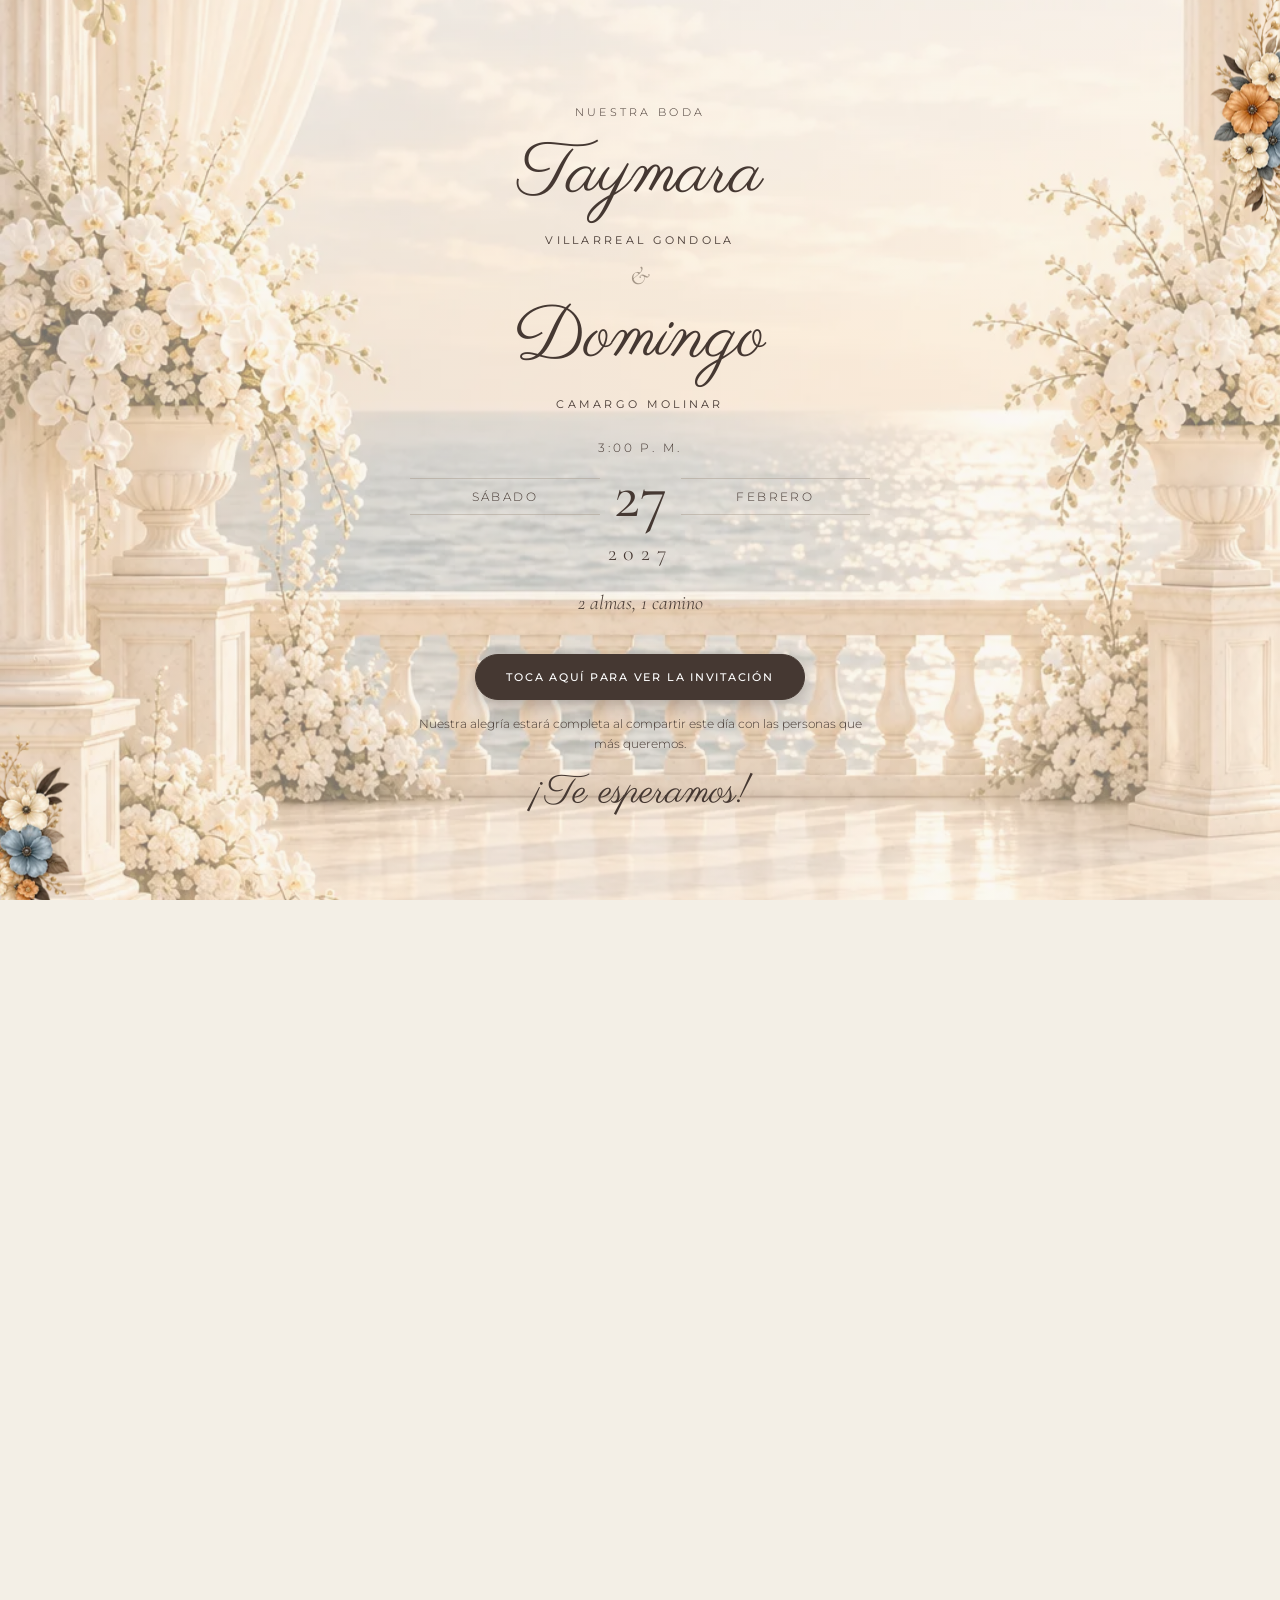
==== index.html @ cb43c122 "Invitación boda Taymara & Domingo" ====
<!doctype html>
<html lang="es" translate="no">
<head>
<meta charset="utf-8">
<meta name="viewport" content="width=device-width,initial-scale=1,viewport-fit=cover">
<title>Nuestra boda | Taymara &amp; Domingo</title>
<meta name="description" content="27.02.2027 · Con mucho cariño te invitamos a nuestra boda.">
<meta property="og:title" content="Nuestra boda | Taymara &amp; Domingo">
<meta property="og:description" content="27.02.2027 · Con mucho cariño te invitamos a nuestra boda.">
<meta property="og:image" content="https://jadeinkinvitacionesdigitales-source.github.io/boda-taymara-domingo/preview.jpg">
<meta property="og:image:width" content="1200">
<meta property="og:image:height" content="630">
<meta property="og:url" content="https://jadeinkinvitacionesdigitales-source.github.io/boda-taymara-domingo/">
<meta name="twitter:card" content="summary_large_image">
<meta property="og:type" content="website">
<style>body{margin:0}img{max-width:100%}[hidden]{display:none!important}</style>
<meta name="google" content="notranslate">
<link rel="preconnect" href="https://fonts.googleapis.com">
<link rel="preconnect" href="https://fonts.gstatic.com" crossorigin>
<link rel="stylesheet" href="css/invitacion.css">
<style>
  /* Invitación de un solo estilo (claro), con su fondo marfil propio */
  :root { --fondo: #f3efe6; color-scheme: light; }
  body { background: var(--fondo); }
</style>
</head>
<body>
<div id="estado" class="estado" role="status">
  <p class="estado-titulo">Cargando tu invitación…</p>
</div>
<div id="invitacion" hidden></div>
<script>document.body.classList.add('invitacion'); document.documentElement.setAttribute('translate', 'no');</script>
<script type="module" src="js/motor.js"></script>

</body>
</html>
---- css/invitacion.css ----
/* Base de TODAS las invitaciones (carga, errores, música, avisos).
   El estilo de cada diseño está en plantillas/<nombre>/estilos.css */

body.invitacion { margin: 0; background: var(--fondo, #faf8f3); }
[hidden] { display: none !important; }

.estado {
  min-height: 70vh;
  display: flex;
  flex-direction: column;
  align-items: center;
  justify-content: center;
  gap: 12px;
  padding: 24px 16px;
  text-align: center;
  font-family: Georgia, serif;
  color: #4f463d;
}
.estado-titulo { font-size: 20px; margin: 0; }
.estado .boton {
  min-height: 44px; padding: 10px 22px; border: 0; border-radius: 6px;
  background: #4f5d24; color: #fff; font: inherit; cursor: pointer;
}

.franja-demo {
  background: #fdf1c7; color: #5a4500; text-align: center;
  padding: 8px 16px; font: 14px/1.4 system-ui, sans-serif; border-bottom: 1px solid #ecd98a;
}

:focus-visible { outline: 3px solid currentColor; outline-offset: 3px; }

/* Botón flotante de música */
.musica-flotante {
  position: fixed;
  right: 16px;
  bottom: calc(16px + env(safe-area-inset-bottom, 0px));
  z-index: 50;
  width: 52px;
  height: 52px;
  border-radius: 50%;
  border: 0;
  background: var(--boton-musica, #5c6b2e);
  color: #fff;
  font-size: 20px;
  box-shadow: 0 4px 14px rgba(0, 0, 0, .25);
  cursor: pointer;
}

/* Aviso breve ("Número copiado") */
.aviso-flotante {
  position: fixed;
  left: 50%;
  bottom: calc(84px + env(safe-area-inset-bottom, 0px));
  transform: translate(-50%, 20px);
  background: rgba(30, 28, 25, .92);
  color: #fff;
  padding: 10px 18px;
  border-radius: 999px;
  font: 15px/1.3 system-ui, sans-serif;
  opacity: 0;
  pointer-events: none;
  transition: opacity .2s, transform .2s;
  z-index: 60;
  max-width: calc(100% - 32px);
  text-align: center;
}
.aviso-flotante.visible { opacity: 1; transform: translate(-50%, 0); }

.visualmente-oculto {
  position: absolute !important; width: 1px; height: 1px; overflow: hidden;
  clip: rect(0 0 0 0); white-space: nowrap;
}

@media (prefers-reduced-motion: reduce) {
  html { scroll-behavior: auto !important; }
  *, *::before, *::after { transition: none !important; animation: none !important; }
}
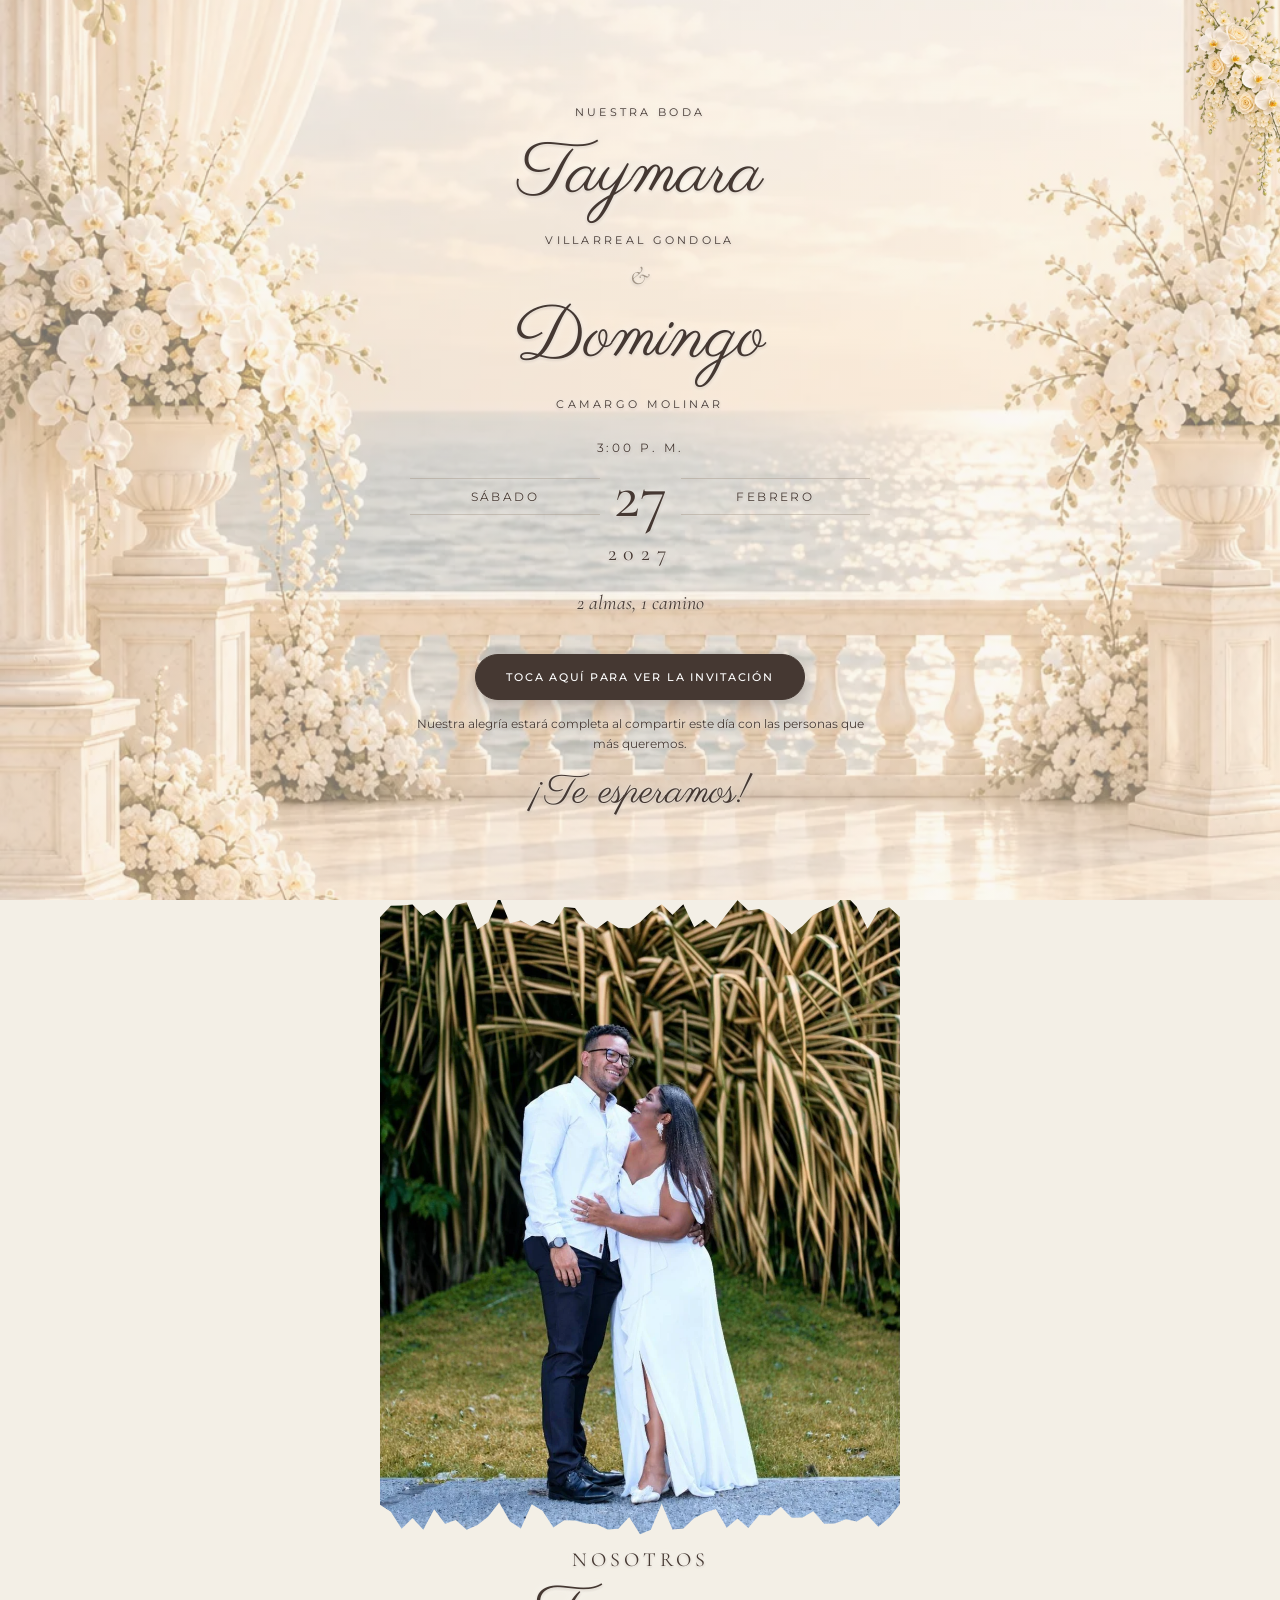
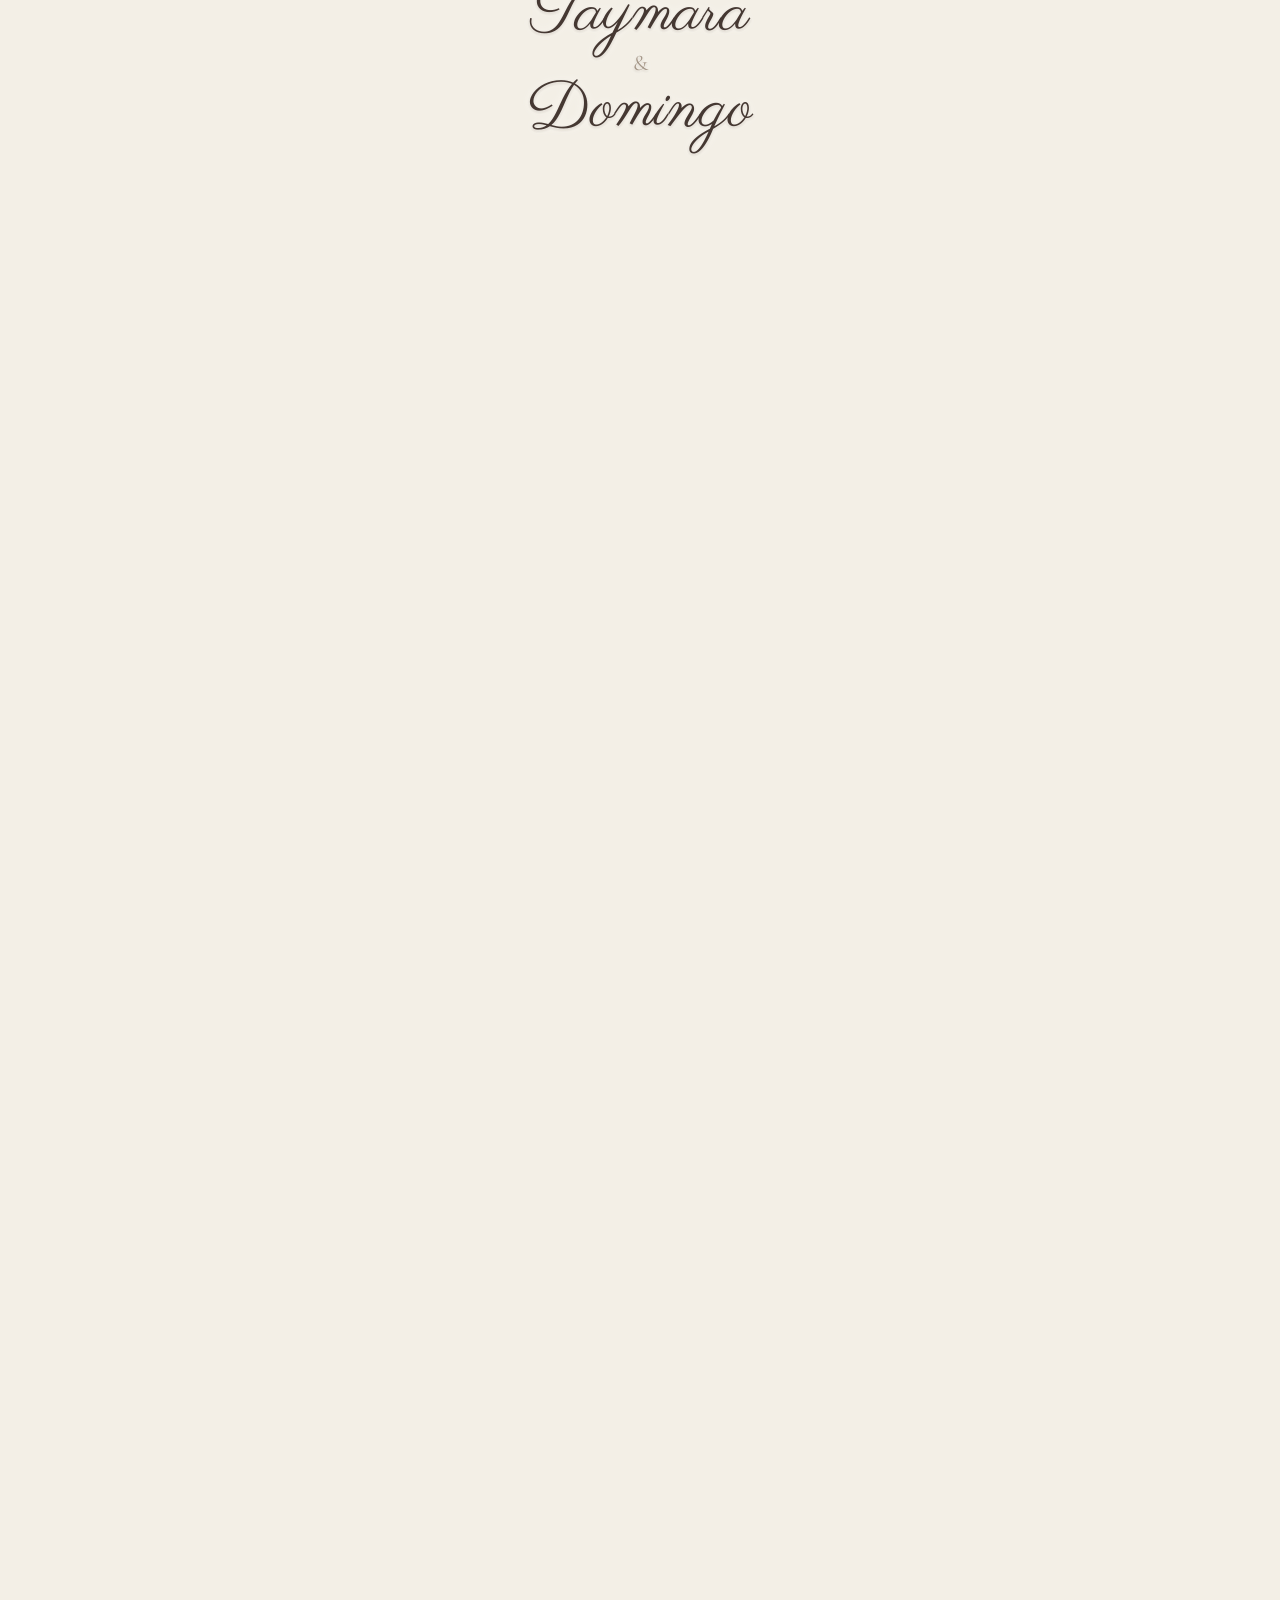
==== commit f6190deb: "Actualiza invitación (nuevo zip) y vista previa para WhatsApp" ====
--- a/index.html
+++ b/index.html
@@ -3,16 +3,25 @@
 <head>
 <meta charset="utf-8">
 <meta name="viewport" content="width=device-width,initial-scale=1,viewport-fit=cover">
-<title>Nuestra boda | Taymara &amp; Domingo</title>
-<meta name="description" content="27.02.2027 · Con mucho cariño te invitamos a nuestra boda.">
-<meta property="og:title" content="Nuestra boda | Taymara &amp; Domingo">
-<meta property="og:description" content="27.02.2027 · Con mucho cariño te invitamos a nuestra boda.">
-<meta property="og:image" content="https://jadeinkinvitacionesdigitales-source.github.io/boda-taymara-domingo/preview.jpg">
+<title>Taymara &amp; Domingo · Nuestra boda</title>
+<meta name="description" content="2 almas, 1 camino · Sábado 27 de febrero de 2027, 3:00 p. m. · Ciudad de Panamá">
+<meta property="og:type" content="website">
+<meta property="og:site_name" content="Taymara &amp; Domingo · Nuestra boda">
+<meta property="og:url" content="https://jadeinkinvitacionesdigitales-source.github.io/boda-taymara-domingo/">
+<meta property="og:title" content="Taymara &amp; Domingo · Nuestra boda">
+<meta property="og:description" content="2 almas, 1 camino · Sábado 27 de febrero de 2027, 3:00 p. m. · Ciudad de Panamá">
+<meta property="og:image" content="https://jadeinkinvitacionesdigitales-source.github.io/boda-taymara-domingo/img/vista-previa.jpg">
+<meta property="og:image:secure_url" content="https://jadeinkinvitacionesdigitales-source.github.io/boda-taymara-domingo/img/vista-previa.jpg">
+<meta property="og:image:type" content="image/jpeg">
 <meta property="og:image:width" content="1200">
 <meta property="og:image:height" content="630">
-<meta property="og:url" content="https://jadeinkinvitacionesdigitales-source.github.io/boda-taymara-domingo/">
+<meta property="og:image:alt" content="Taymara &amp; Domingo · Nuestra boda">
+<meta property="og:locale" content="es_PA">
 <meta name="twitter:card" content="summary_large_image">
-<meta property="og:type" content="website">
+<meta name="twitter:title" content="Taymara &amp; Domingo · Nuestra boda">
+<meta name="twitter:description" content="2 almas, 1 camino · Sábado 27 de febrero de 2027, 3:00 p. m. · Ciudad de Panamá">
+<meta name="twitter:image" content="https://jadeinkinvitacionesdigitales-source.github.io/boda-taymara-domingo/img/vista-previa.jpg">
+<link rel="canonical" href="https://jadeinkinvitacionesdigitales-source.github.io/boda-taymara-domingo/">
 <style>body{margin:0}img{max-width:100%}[hidden]{display:none!important}</style>
 <meta name="google" content="notranslate">
 <link rel="preconnect" href="https://fonts.googleapis.com">
